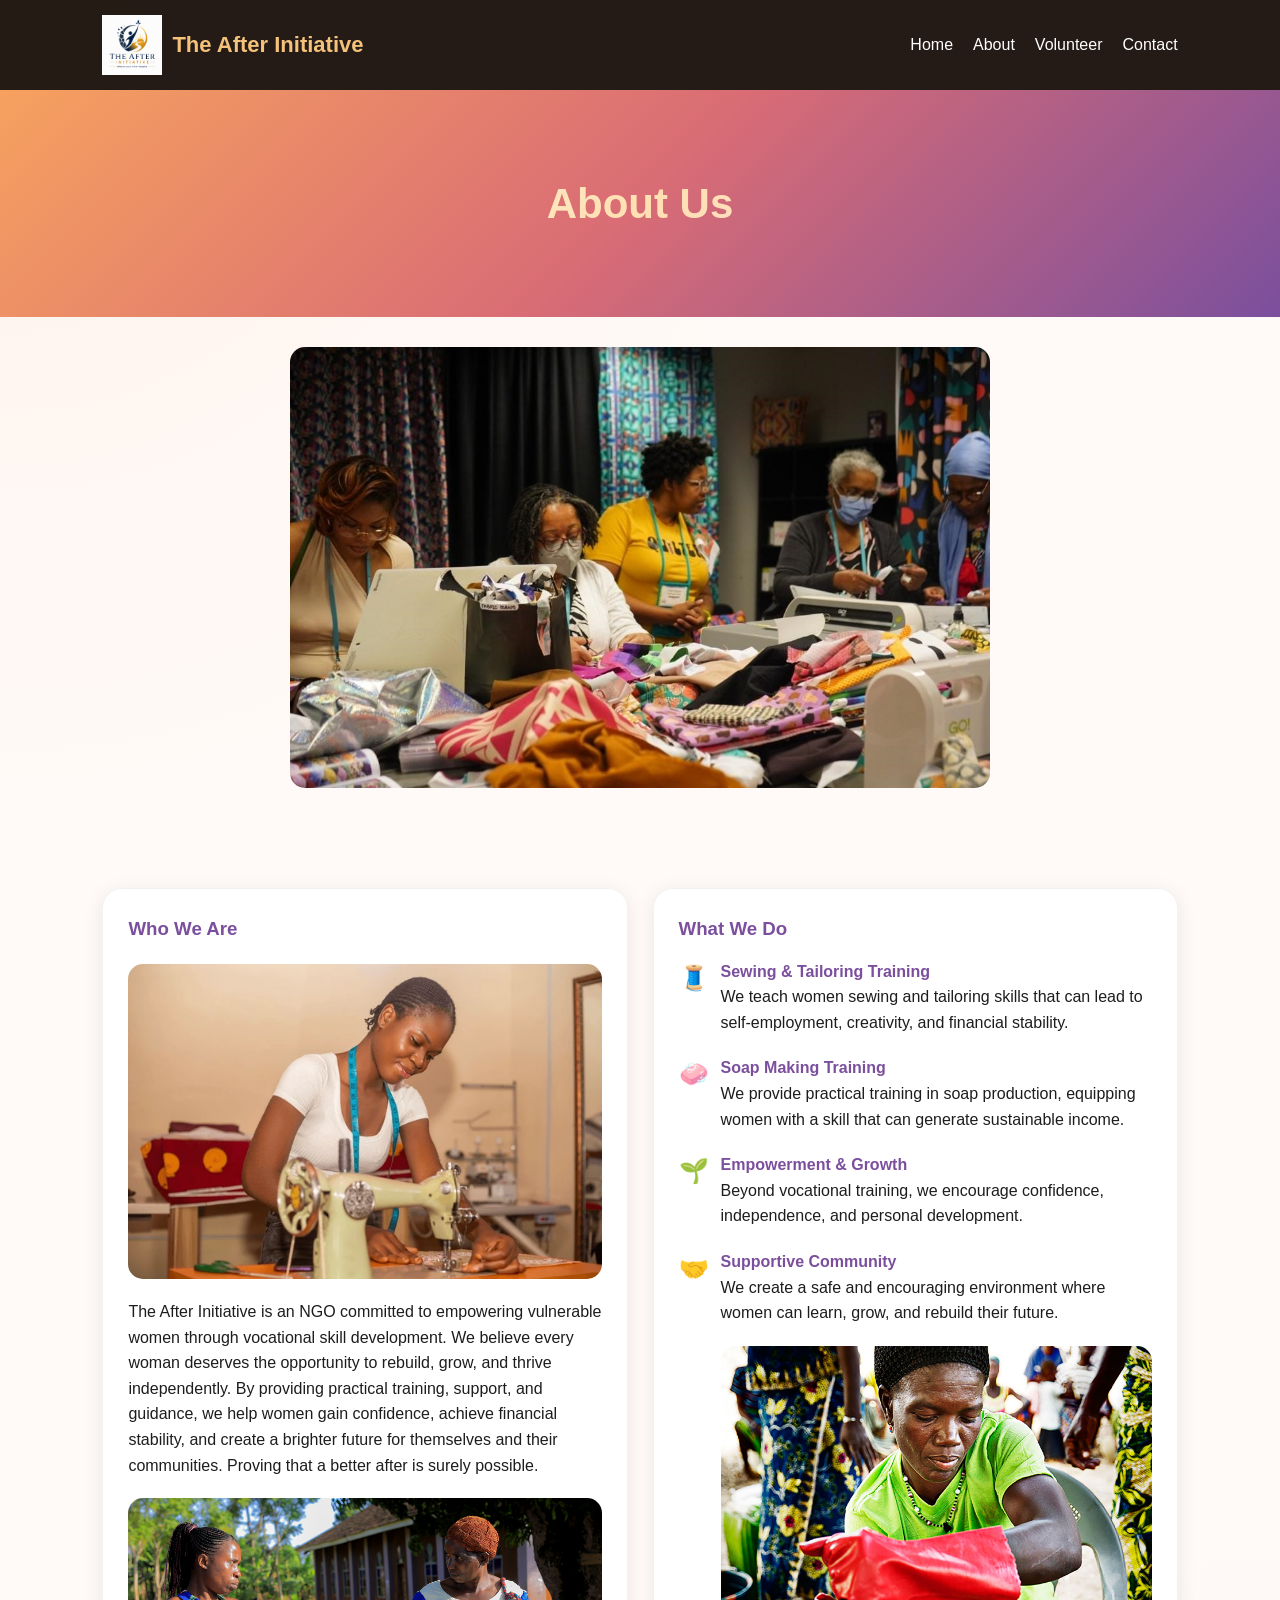
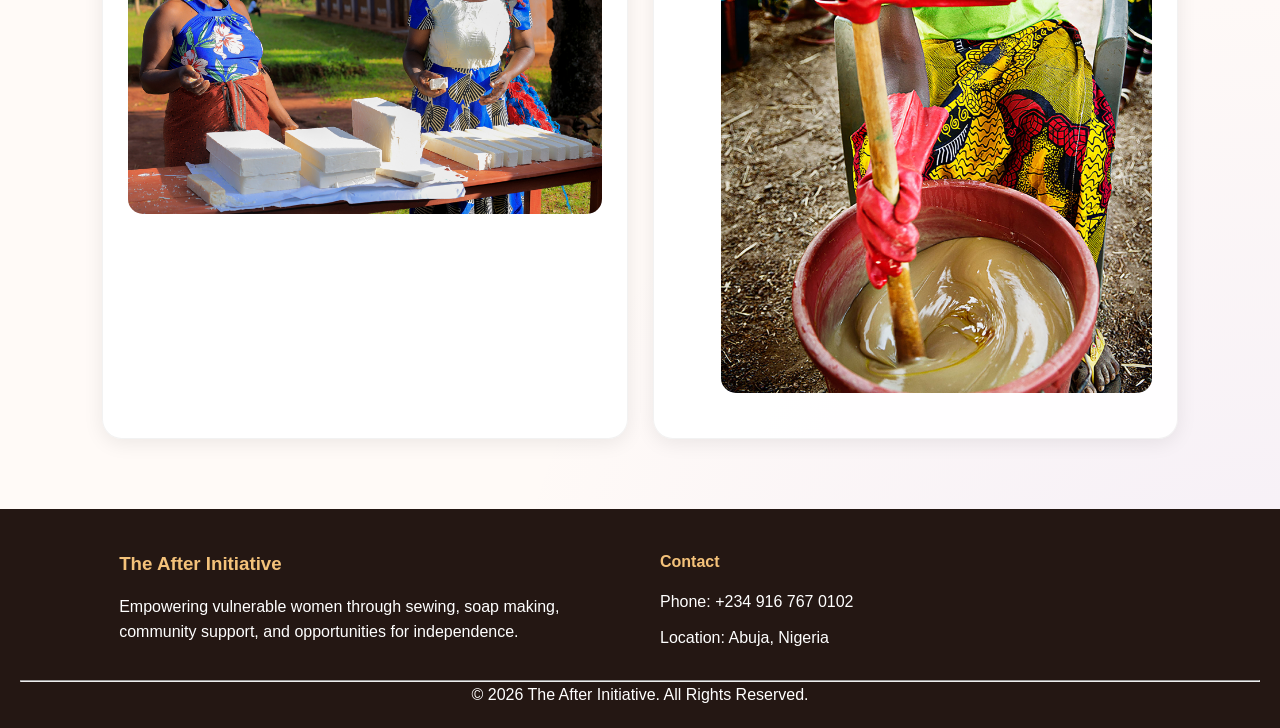
==== about.html @ 30488db2 "Add files via upload" ====
<!DOCTYPE html>
<html lang="en">
<head>
  <meta charset="UTF-8"/>
  <meta name="viewport" content="width=device-width, initial-scale=1.0"/>
  <title>About</title>
  <link rel="icon" type="image/png" href="logo.png">
  <link rel="stylesheet" href="style.css"/>
</head>
<body>

<header>
  <a href="index.html" class="logo-section">
    <img src="logo.png" class="logo" alt="The After Initiative Logo">
    <h1>The After Initiative</h1>
  </a>

  <nav>
    <a href="index.html">Home</a>
    <a href="about.html">About</a>
    <a href="volunteers.html">Volunteer</a>
    <a href="contact.html">Contact</a>
  </nav>
</header>

<section class="page-banner">
  <h2>About Us</h2>
</section>

<img src="Sewing pic 2.jpg" alt="Women Sewing Training" class="hero-image">

<section class="content">
  <div class="card">
    <h3>Who We Are</h3>
    <img src="Sewing pic.webp" alt="Sewing Training" class="about-image">
    <p>
      The After Initiative is an NGO committed to empowering vulnerable
      women through vocational skill development. We believe every woman 
      deserves the opportunity to rebuild, grow, and thrive independently. 
      By providing practical training, support, and guidance, we help women 
      gain confidence, achieve financial stability, and create a brighter 
      future for themselves and their communities. Proving that a better after is surely possible.
    </p>
    <img src="soap pic 2.jpg" alt="Soap Making Training" class="about-image">
  </div>

 <div class="card">
  <h3>What We Do</h3>

  <div style="display:flex; align-items:flex-start; margin-bottom:20px;">
    <span style="font-size:24px; margin-right:12px;">🧵</span>

    <div>
      <strong>Sewing & Tailoring Training</strong>

      <p>
        We teach women sewing and tailoring skills that can lead to self-employment, creativity, and financial stability.
      </p>
    </div>
  </div>

  <div style="display:flex; align-items:flex-start; margin-bottom:20px;">
    <span style="font-size:24px; margin-right:12px;">🧼</span>

    <div>
      <strong>Soap Making Training</strong>

      <p>
        We provide practical training in soap production, equipping women with a skill that can generate sustainable income.
      </p>
    </div>
  </div>

  <div style="display:flex; align-items:flex-start; margin-bottom:20px;">
    <span style="font-size:24px; margin-right:12px;">🌱</span>

    <div>
      <strong>Empowerment & Growth</strong>

      <p>
        Beyond vocational training, we encourage confidence, independence, and personal development.
      </p>
    </div>
  </div>

  <div style="display:flex; align-items:flex-start;">
  <span style="font-size:24px; margin-right:12px;">🤝</span>

  <div>
    <strong>Supportive Community</strong>

    <p>
      We create a safe and encouraging environment where women can learn, grow, and rebuild their future.
    </p>

    <img src="Soap pic 3.jpg" alt="Soap Making Training" class="about-image">
  </div>
</div>

</div>

</section>
<footer>

  <div class="footer-content">

    <div class="footer-section">
      <h3>The After Initiative</h3>

      <p>
        Empowering vulnerable women through sewing, soap making,
        community support, and opportunities for independence.
      </p>
    </div>

    <div class="footer-section">
      <h4>Contact</h4>

      <p>
        Phone:
        <a href="tel:+2349167670102">
          +234 916 767 0102
        </a>
      </p>

      <p>Location: Abuja, Nigeria</p>
    </div>

  </div>

  <hr>

  <p class="copyright">
    © 2026 The After Initiative. All Rights Reserved.
  </p>

</footer>

</body>
</html>
---- style.css ----
*{
  margin:0;
  padding:0;
  box-sizing:border-box;
  font-family: Arial, sans-serif;
}

body{
  background:#fffaf7;
  color:#1d1d1d;
  line-height:1.6;
}

/* HEADER */

header{
  display:flex;
  justify-content:space-between;
  align-items:center;
  padding:15px 8%;
  background:rgba(25,15,10,0.95);
  position:sticky;
  top:0;
  z-index:1000;
  flex-wrap:wrap;
}

.logo-section{
  display:flex;
  align-items:center;
  gap:10px;
  text-decoration:none;
}
.logo-section h1{
  color:#f4c27a;
}
.logo{
  width:60px;
}

header h1{
  color:#f4c27a;
  font-size:22px;
}

nav{
  display:flex;
  gap:20px;
  flex-wrap:wrap;
}

nav a{
  color:white;
  text-decoration:none;
  transition:0.3s;
}

nav a:hover{
  color:#f4c27a;
}

/* HERO */

.hero{
  min-height:85vh;
  display:flex;
  justify-content:center;
  align-items:center;
  text-align:center;
  padding:40px 20px;

  background:
  linear-gradient(
    rgba(0,0,0,0.55),
    rgba(0,0,0,0.55)
  ),
  url('women-banner.jpg');

  background-size: cover;
  background-position: center;

  color:white;
}

.hero-content{
  max-width:700px;
}

.hero h2{
  font-size:55px;
  margin-bottom:20px;
}

.hero p{
  font-size:20px;
  margin-bottom:30px;
}

/* BUTTONS */

.buttons{
  display:flex;
  justify-content:center;
  gap:15px;
  flex-wrap:wrap;
}

.btn{
  padding:12px 24px;
  border-radius:30px;
  background:white;
  color:#1d1d1d;
  text-decoration:none;
  font-weight:bold;
  transition:0.3s;
  border:none;
  cursor:pointer;
}

.btn:hover{
  transform:translateY(-3px);
}

.secondary{
  background:#f4c27a;
}

/* CARDS */

.cards-section,
.content{
  padding:70px 8%;
  display:grid;
  grid-template-columns:repeat(auto-fit,minmax(250px,1fr));
  gap:25px;
}

.card{
  background:rgba(255,255,255,0.75);
  backdrop-filter:blur(10px);
  padding:30px;
  border-radius:20px;
  box-shadow:0 4px 20px rgba(0,0,0,0.08);
}

.card h3{
  margin-bottom:15px;
  color:#24324a;
}

/* CTA */

.cta{
  text-align:center;
  padding:80px 20px;
 background: linear-gradient(
  135deg,
  #ff9966,
  #d96c75,
  #7b4f9d
 );
  color:white;
}

.cta h2{
  margin-bottom:25px;
  font-size:35px;
}

/* PAGE BANNER */

.page-banner{
  padding:80px 20px;
  text-align:center;
  background:linear-gradient(
  135deg,
  #ff9966,
  #ff5e8a
  );
  color:white;
}

.page-banner h2{
  font-size:42px;
}

/* FORMS */

.form{
  display:flex;
  flex-direction:column;
  gap:15px;
}

.form input,
.form textarea{
  padding:15px;
  border:none;
  border-radius:12px;
  background:#f2f2f2;
}

.form textarea{
  min-height:150px;
  resize:vertical;
}

/* FOOTER */

footer{
  background:#241713;
  color:white;
  text-align:center;
  padding:20px;
}

/* MOBILE */

@media(max-width:768px){

  header{
    justify-content:center;
    text-align:center;
    gap:15px;
  }

  nav{
    justify-content:center;
  }

  .hero h2{
    font-size:40px;
  }

  .hero p{
    font-size:18px;
  }

  .page-banner h2{
    font-size:32px;
  }

}

@media(max-width:480px){

  .hero h2{
    font-size:32px;
  }

  .btn{
    width:100%;
    text-align:center;
  }

}
.about-image {
  width: 100%;
  max-width: 700px;
  height: auto;
  border-radius: 15px;
  display: block;
  margin: 20px auto;
}
.hero-image {
  width: 90%;
  max-width: 700px;
  height: auto;
  border-radius: 15px;
  display: block;
  margin: 30px auto;
}
html {
  scroll-behavior: smooth;
}

.card {
  transition: transform 0.3s ease, box-shadow 0.3s ease;
}

.card:hover {
  transform: translateY(-6px);
  box-shadow: 0 10px 25px rgba(0,0,0,0.12);
}

button,
.btn {
  transition: transform 0.3s ease, background 0.3s ease;
}

button:hover,
.btn:hover {
  transform: scale(1.05);
}

.page-banner {
  background: linear-gradient(135deg, #f6a15f, #d96c75, #7b4f9d);
  color: white;
}
section {
  animation: fadeInUp 0.8s ease both;
}

@keyframes fadeInUp {
  from {
    opacity: 0;
    transform: translateY(25px);
  }

  to {
    opacity: 1;
    transform: translateY(0);
  }
}

 {
  backdrop-filter: blur(10px);
  box-shadow: 0 4px 15px rgba(0,0,0,0.1);
}

nav a {
  position: relative;
  transition: color 0.3s ease;
}

nav a::after {
  content: "";
  position: absolute;
  left: 0;
  bottom: -4px;
  width: 0;
  height: 2px;
  background: white;
  transition: width 0.3s ease;
}

nav a:hover::after {
  width: 100%;
}
.card {
  background: rgba(255,255,255,0.9);
  border-radius: 20px;
  padding: 25px;
  overflow: hidden;
  border: 1px solid rgba(0,0,0,0.05);
}

.card img {
  transition: transform 0.4s ease;
}

.card:hover img {
  transform: scale(1.04);
}

.card h3,
.card strong {
  color: #7b4f9d;
}
.about-image,
.hero-image {
  transition: transform 0.4s ease, box-shadow 0.4s ease;
}

.about-image:hover,
.hero-image:hover {
  transform: scale(1.02);
  box-shadow: 0 12px 30px rgba(0,0,0,0.15);
}
.btn {
  position: relative;
  overflow: hidden;
}

.btn::before {
  content: "";
  position: absolute;
  top: 0;
  left: -100%;
  width: 100%;
  height: 100%;
  background: rgba(255,255,255,0.35);
  transition: left 0.5s ease;
}

.btn:hover::before {
  left: 100%;
}

.hero h2,
.page-banner h2 {
  background: linear-gradient(
    135deg,
    #ffffff,
    #ffe0b2,
    #ffd6e7
  );

  -webkit-background-clip: text;
  -webkit-text-fill-color: transparent;
}
body {
  animation: pageLoad 1s ease;
}

@keyframes pageLoad {
  from {
    opacity: 0;
  }

  to {
    opacity: 1;
  }
}
.about-image {
  object-fit: cover;
}
body {
  background:
    radial-gradient(circle at top left,
    rgba(255,153,102,0.08),
    transparent 30%),

    radial-gradient(circle at bottom right,
    rgba(111,92,255,0.08),
    transparent 30%),

    #fffaf7;
}
.logo {
  transition: transform 0.4s ease;
}

.logo:hover {
  transform: rotate(-5deg) scale(1.05);
}
.footer-content {
  display: flex;
  justify-content: space-between;
  gap: 40px;
  flex-wrap: wrap;
  padding: 20px 8%;
  text-align: left;
}

.footer-section {
  flex: 1;
  min-width: 250px;
}

.footer-section h3,
.footer-section h4 {
  margin-bottom: 15px;
  color: #f4c27a;
}

.footer-section p {
  margin-bottom: 10px;
}

.footer-section a {
  color: white;
  text-decoration: none;
}

.footer-section a:hover {
  color: #f4c27a;
}
.volunteer-wrapper {
  padding: 50px 8%;
}

.volunteer-box {
  background: white;
  border-radius: 22px;
  padding: 40px;
  display: grid;
  grid-template-columns: 1fr 1fr;
  gap: 40px;
  box-shadow: 0 10px 30px rgba(0,0,0,0.12);
  border: 1px solid rgba(0,0,0,0.06);
}

.volunteer-info h2 {
  font-size: 38px;
  color: #241713;
  margin-bottom: 15px;
}

.volunteer-point {
  display: flex;
  gap: 15px;
  margin-top: 25px;
}

.volunteer-point span {
  font-size: 30px;
}

.volunteer-point h3 {
  color: #7b4f9d;
  margin-bottom: 5px;
}

.volunteer-form h3 {
  color: #241713;
  margin-bottom: 15px;
}

.volunteer-bottom-image {
  width: 100%;
  max-height: 280px;
  object-fit: cover;
  border-radius: 18px;
  margin-top: 25px;
  display: block;
}

@media(max-width:768px) {
  .volunteer-box {
    grid-template-columns: 1fr;
    padding: 25px;
  }

  .volunteer-info h2 {
    font-size: 30px;
  }
}
.volunteer-hero {
  width: 100%;
  height: 330px;
  object-fit: cover;
  display: block;
  filter: brightness(90%);
}

.volunteer-wrapper {
  padding: 0 7% 50px;
  margin-top: -40px;
  position: relative;
  z-index: 2;
}

.volunteer-box {
  background: white;
  border-radius: 22px;
  padding: 40px;
  display: grid;
  grid-template-columns: 1fr 1fr;
  gap: 40px;
  box-shadow: 0 10px 30px rgba(0,0,0,0.12);
  border: 1px solid rgba(0,0,0,0.06);
}

.volunteer-info h2 {
  font-size: 38px;
  color: #241713;
  margin-bottom: 8px;
}

.small-line {
  width: 50px;
  height: 3px;
  background: #f4c27a;
  margin-bottom: 20px;
}

.volunteer-point {
  display: flex;
  gap: 15px;
  margin-top: 25px;
}

.volunteer-point span {
  font-size: 30px;
}

.volunteer-point h3 {
  color: #241713;
  margin-bottom: 5px;
}

.volunteer-form h3 {
  color: #241713;
  margin-bottom: 8px;
}

.volunteer-form input,
.volunteer-form textarea {
  border: 1px solid #ddd;
  background: white;
}

.volunteer-form .btn {
  background: #241713;
  color: white;
  width: 100%;
}

.volunteer-bottom-image {
  width: 100%;
  max-height: 260px;
  object-fit: cover;
  border-radius: 18px;
  margin-top: 25px;
  display: block;
}

@media(max-width:768px) {
  .volunteer-box {
    grid-template-columns: 1fr;
    padding: 25px;
  }

  .volunteer-info h2 {
    font-size: 30px;
  }

  .volunteer-hero {
    height: 230px;
  }
}
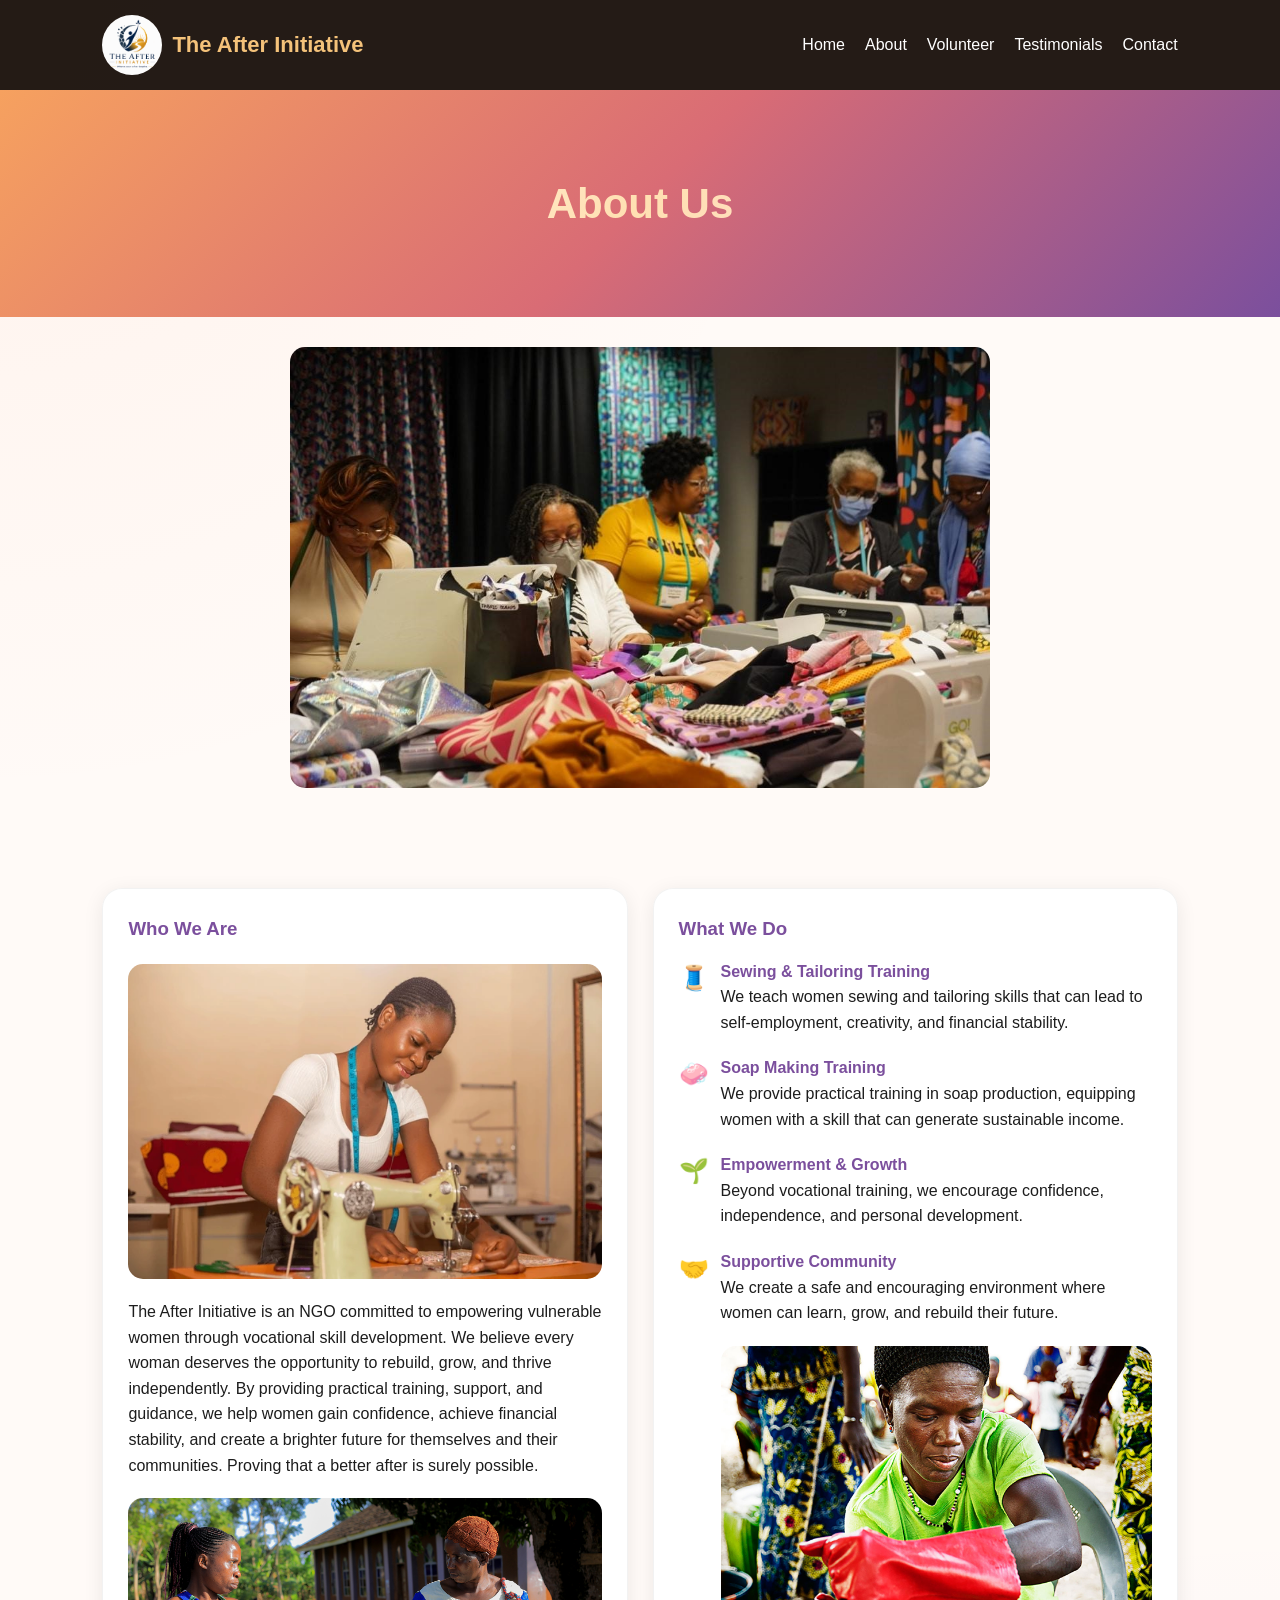
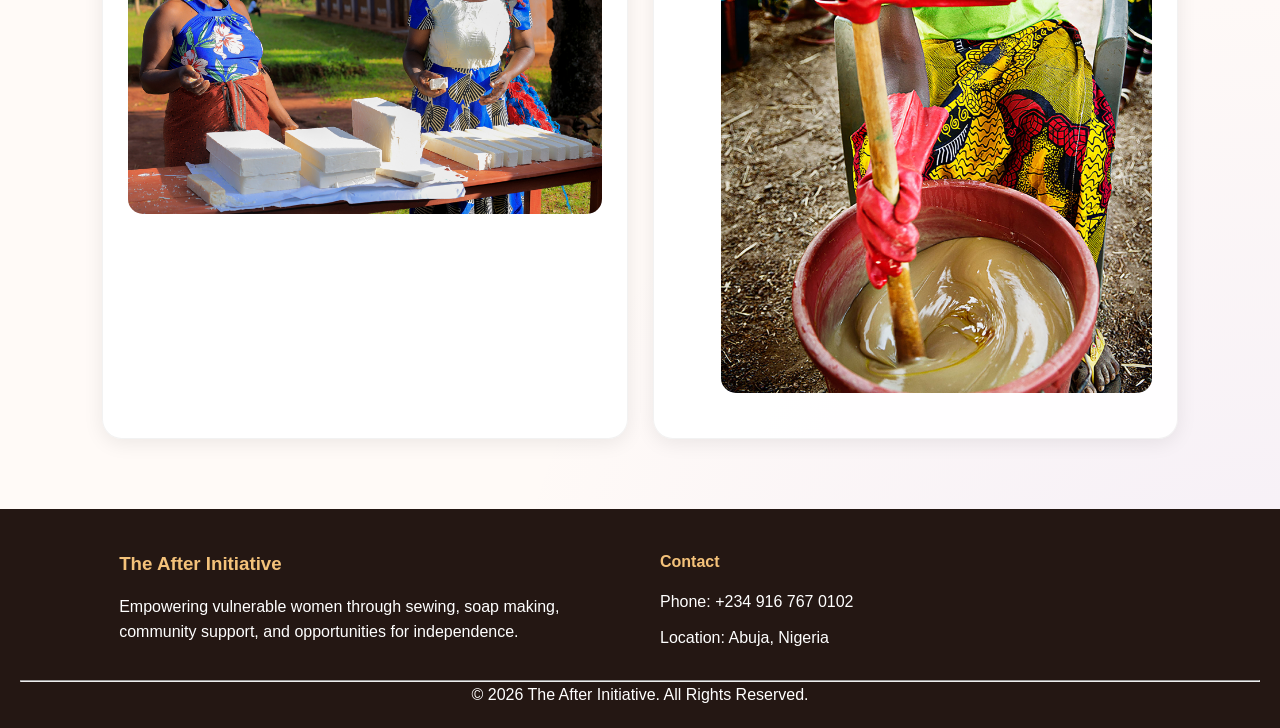
==== commit a185b794: "about.html" ====
--- a/about.html
+++ b/about.html
@@ -19,6 +19,7 @@
     <a href="index.html">Home</a>
     <a href="about.html">About</a>
     <a href="volunteers.html">Volunteer</a>
+    <a href="testimonials.html">Testimonials</a>
     <a href="contact.html">Contact</a>
   </nav>
 </header>
@@ -137,4 +138,4 @@
 </footer>
 
 </body>
-</html>+</html>
--- a/style.css
+++ b/style.css
@@ -36,6 +36,9 @@
 }
 .logo{
   width:60px;
+  height:60px;
+  border-radius:50%;
+  object-fit:cover;
 }
 
 header h1{
@@ -619,4 +622,4 @@
   .volunteer-hero {
     height: 230px;
   }
-}+}
